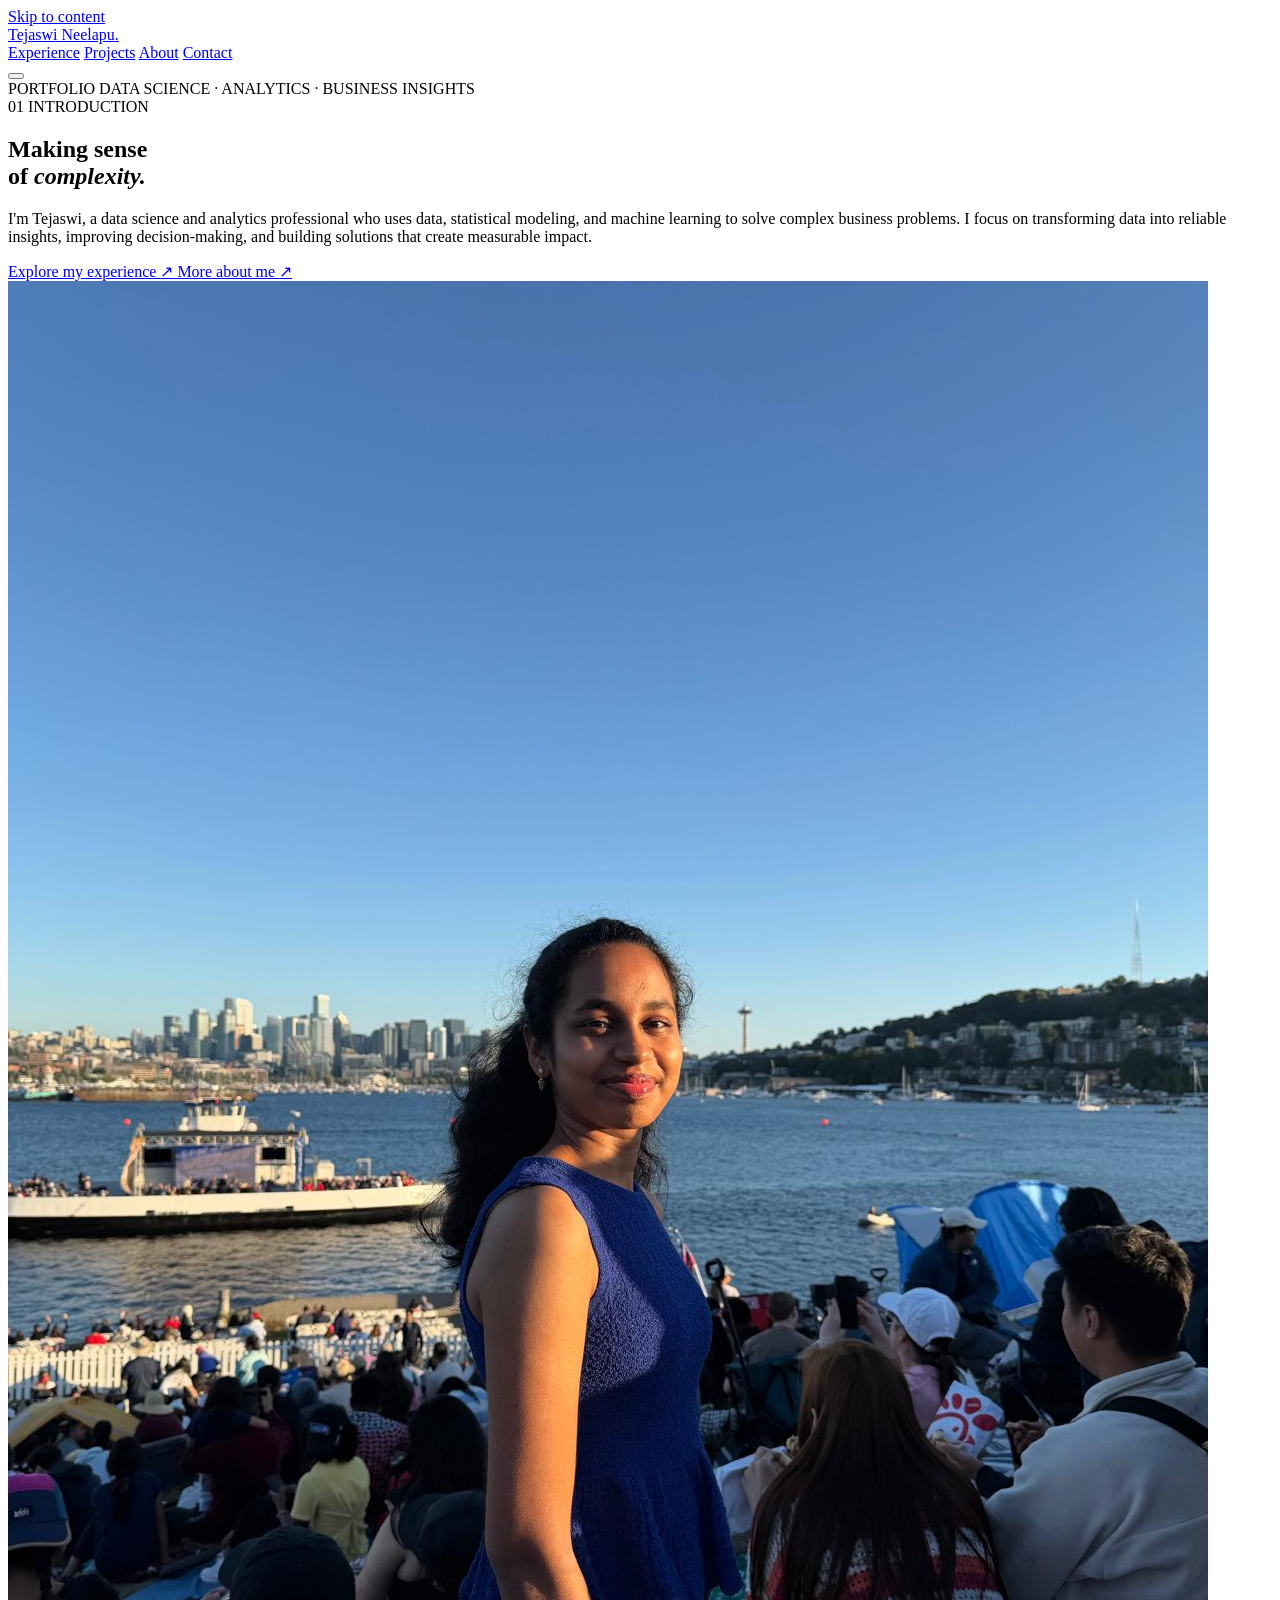
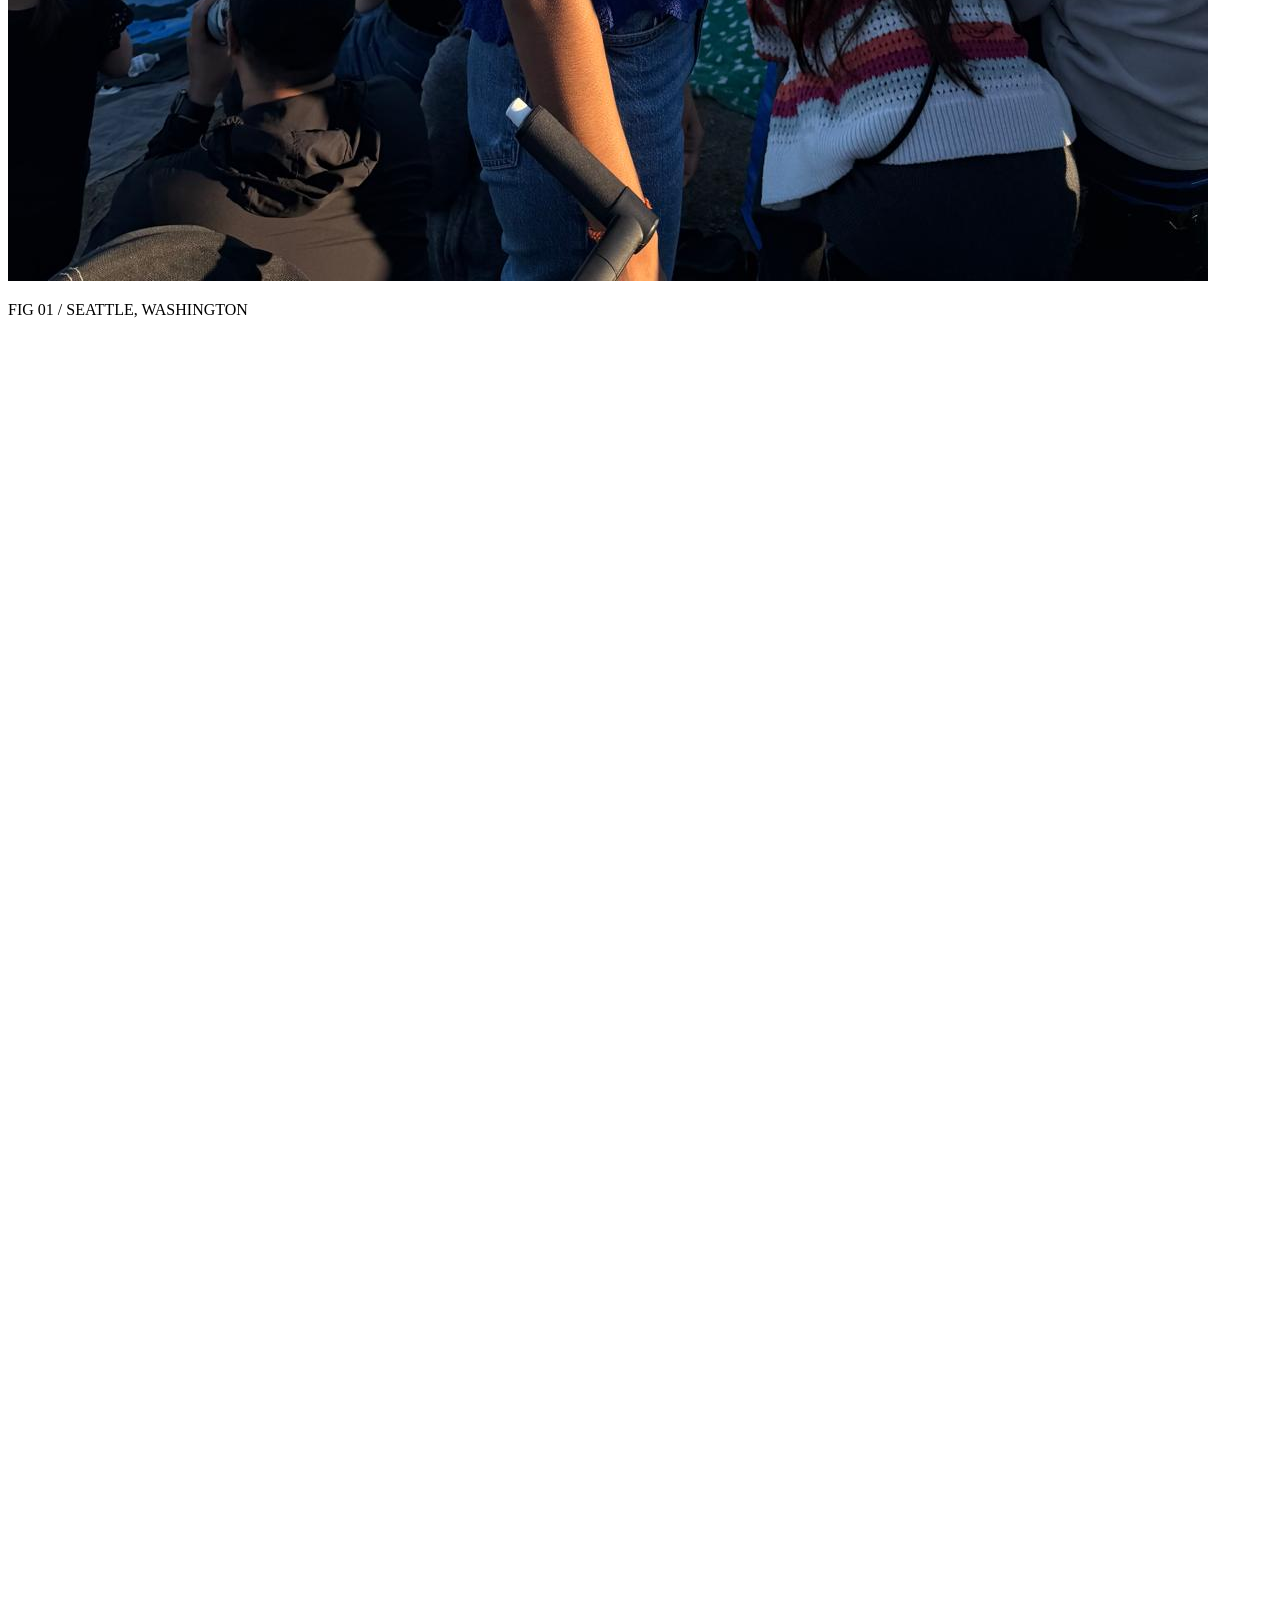
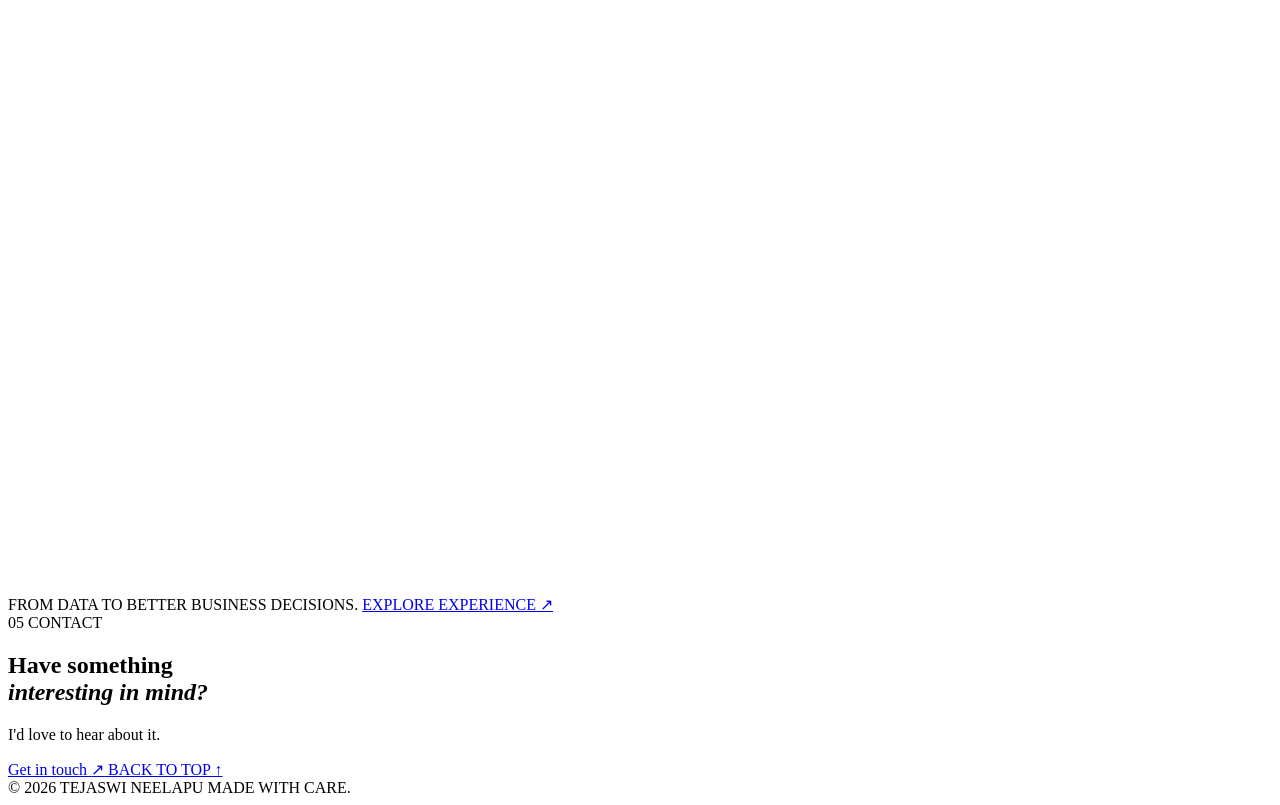
==== index.html @ 006438d6 "Revise index.html for improved structure and content Updated the HTML structure and content for the " ====
<!DOCTYPE html>
<html lang="en">
<head>
  <meta charset="UTF-8">
  <meta name="viewport" content="width=device-width, initial-scale=1">

  <meta name="theme-color" content="#e5e3d7">
  <meta name="description"
        content="Tejaswi Neelapu — Data Science, Analytics, and Business Problem Solving.">

  <title>Tejaswi Neelapu — Portfolio</title>

  <link rel="preconnect" href="https://fonts.googleapis.com">
  <link rel="preconnect" href="https://fonts.gstatic.com" crossorigin>

  <link href="https://fonts.googleapis.com/css2?family=DM+Sans:wght@400;500;600;700&family=Newsreader:opsz,wght@6..72,400;6..72,500;6..72,600&display=swap"
        rel="stylesheet">

  <link rel="stylesheet" href="./styles.css">
  <script defer src="./script.js"></script>
</head>

<body>

  <a class="skip-link" href="#main">Skip to content</a>

  <header class="site-header">
    <div class="wrap header-layout">

      <a class="wordmark" href="./">
        Tejaswi Neelapu<span class="wordmark-period">.</span>
      </a>

      <nav id="main-nav" aria-label="Main navigation">
        <a href="experience">Experience</a>
        <a href="projects">Projects</a>
        <a href="about">About</a>
        <a href="contact">Contact</a>
      </nav>

      <button
        class="mobile-menu"
        aria-controls="main-nav"
        aria-expanded="false"
        aria-label="Toggle navigation">
        <span></span>
        <span></span>
      </button>

    </div>
  </header>

  <main id="main">

    <section class="hero grid-paper"
             id="top"
             aria-labelledby="hero-title">

      <div class="wrap">

        <div class="micro hero-topline">
          <span>PORTFOLIO</span>
          <span>DATA SCIENCE · ANALYTICS · BUSINESS INSIGHTS</span>
        </div>

        <div class="hero-layout">

          <div class="hero-copy">

            <span class="index-label">
              01 <span class="section-dot"></span> INTRODUCTION
            </span>

            <h1 id="hero-title">
              Making sense<br>
              of <em>complexity.</em>
            </h1>

            <p class="hero-lead">
              I'm Tejaswi, a data science and analytics
              professional who uses data, statistical modeling,
              and machine learning to solve complex business
              problems. I focus on transforming data into reliable
              insights, improving decision-making, and building
              solutions that create measurable impact.
            </p>

            <div class="hero-actions">

              <a class="button-primary" href="experience">
                Explore my experience
                <span aria-hidden="true">↗</span>
              </a>

              <a class="quiet-link" href="about">
                More about me
                <span aria-hidden="true">↗</span>
              </a>

            </div>
          </div>

          <div class="hero-visual">

            <div class="portrait-mat">
              <img
                src="./assets/tejaswi-portrait.jpeg"
                alt="Tejaswi at the Seattle waterfront"
                fetchpriority="high">
            </div>

            <p class="portrait-caption">
              FIG 01 / SEATTLE, WASHINGTON
            </p>

            <svg
              aria-hidden="true"
              class="hero-flower botanical"
              fill="none"
              viewBox="0 0 160 235">

              <path d="M80 228C79 191 76 143 94 78"/>
              <path d="M80 174C54 169 48 155 40 145"/>
              <path d="M87 129C112 117 120 100 124 88"/>

              <ellipse cx="92" cy="58" rx="18" ry="35"
                       transform="rotate(7 92 58)"/>
              <ellipse cx="92" cy="58" rx="18" ry="35"
                       transform="rotate(75 92 58)"/>
              <ellipse cx="92" cy="58" rx="18" ry="35"
                       transform="rotate(145 92 58)"/>
              <ellipse cx="92" cy="58" rx="18" ry="35"
                       transform="rotate(215 92 58)"/>
              <ellipse cx="92" cy="58" rx="18" ry="35"
                       transform="rotate(285 92 58)"/>

              <circle cx="92" cy="58" r="8"/>

              <path d="M55 160Q22 118 26 148Q34 174 55 160Z"/>
              <path d="M94 126Q132 95 128 118Q119 139 94 126Z"/>

            </svg>

          </div>
        </div>

        <div class="micro hero-baseline">
          <span>FROM DATA TO BETTER BUSINESS DECISIONS.</span>

          <a href="experience">
            EXPLORE EXPERIENCE
            <span aria-hidden="true">↗</span>
          </a>
        </div>

      </div>
    </section>

  </main>

  <footer id="contact">

    <div class="wrap footer-layout">

      <div>
        <span class="index-label">
          05 <span class="section-dot"></span> CONTACT
        </span>

        <h2>
          Have something<br>
          <em>interesting in mind?</em>
        </h2>

        <p>I'd love to hear about it.</p>
      </div>

      <div class="footer-right">
        <a href="contact">
          Get in touch <span aria-hidden="true">↗</span>
        </a>

        <a class="back-top" href="#main">
          BACK TO TOP ↑
        </a>
      </div>

    </div>

    <div class="wrap copyright">
      <span>© <span id="year">2026</span> TEJASWI NEELAPU</span>
      <span>MADE WITH CARE.</span>
    </div>

  </footer>

</body>
</html>
---- styles.css ----
/* =========================================
   ABOUT PAGE — PERSONAL PHOTOGRAPHY
   ========================================= */

.personal-gallery {
  display: grid;
  grid-template-columns: repeat(2, minmax(0, 1fr));
  gap: 18px;
  align-items: start;
}

.personal-gallery figure {
  margin: 0;
  min-width: 0;
}

.personal-gallery figure:nth-child(2) {
  margin-top: 48px;
}

.personal-gallery .personal-photo {
  display: block;
  width: 100%;
  height: auto;
  aspect-ratio: 3 / 4;
  object-fit: cover;
  object-position: center;
  border: 1px solid var(--line);
  background-color: #c6ccbb;
}

.personal-gallery figcaption {
  margin-top: 10px;
  font-size: 13px;
  line-height: 1.5;
  color: var(--muted);
}

/* Mobile layout */

@media (max-width: 700px) {
  .personal-gallery {
    grid-template-columns: repeat(2, minmax(0, 1fr));
    gap: 12px;
  }

  .personal-gallery figure:nth-child(2) {
    margin-top: 26px;
  }

  .personal-gallery figcaption {
    font-size: 12px;
  }
}
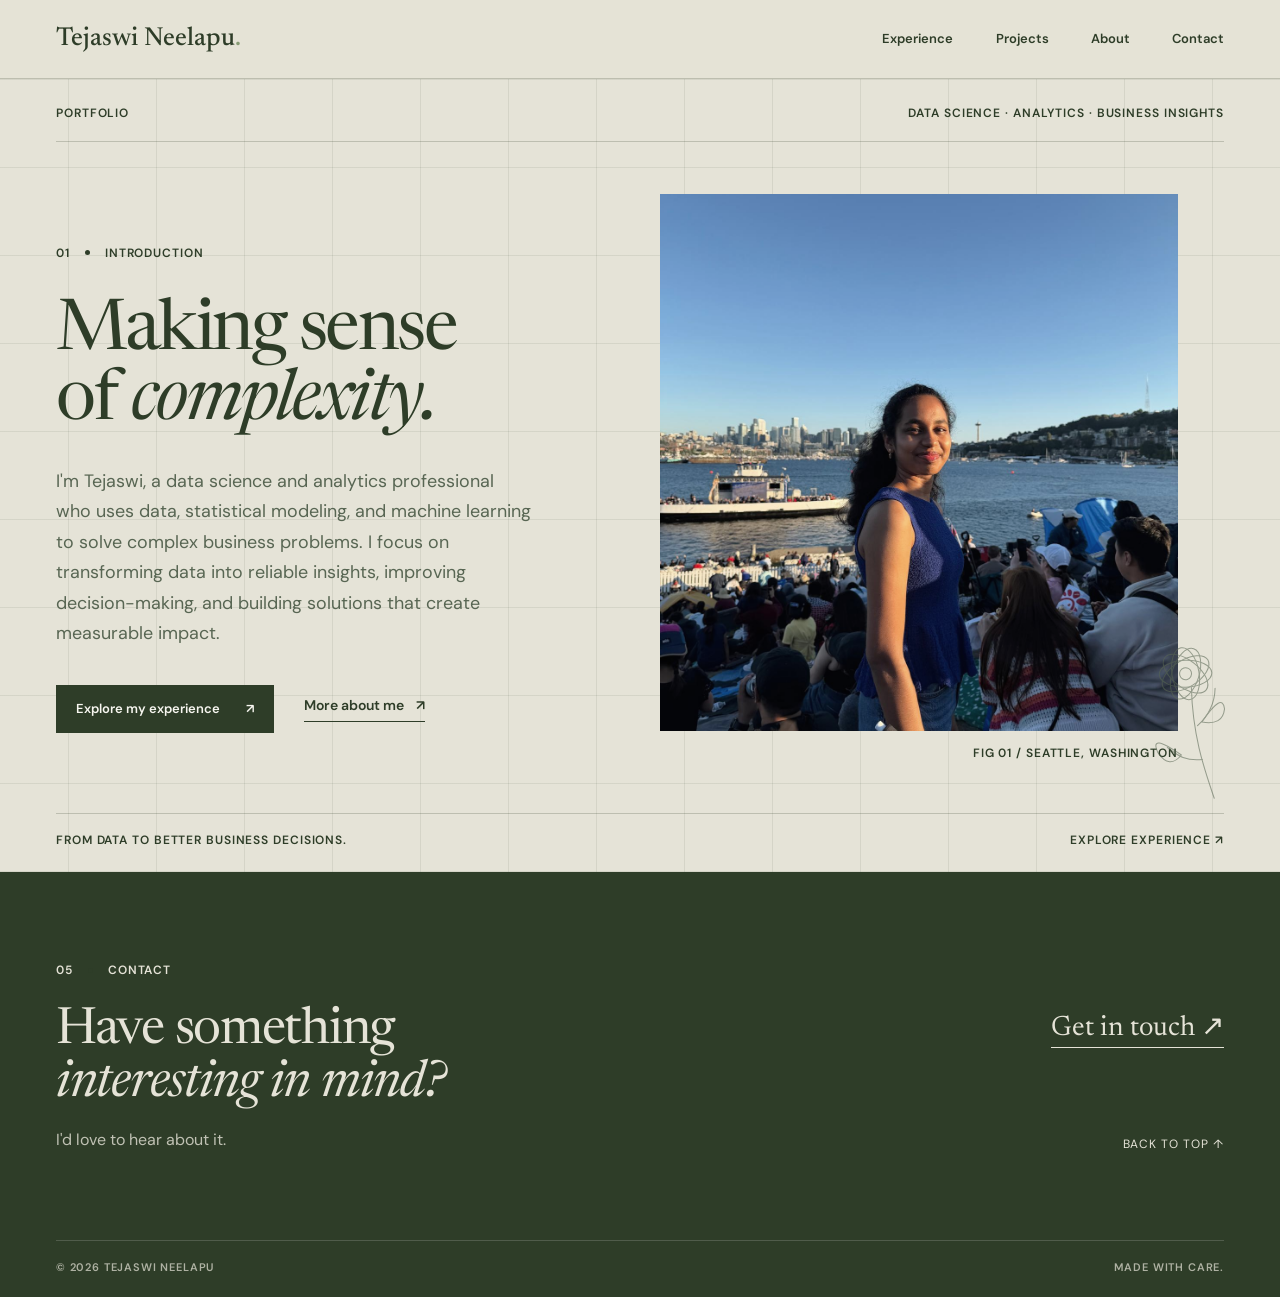
==== commit 3f76d2d3: "Fix homepage navigation links to existing HTML pages" ====
--- a/index.html
+++ b/index.html
@@ -33,10 +33,10 @@
       </a>
 
       <nav id="main-nav" aria-label="Main navigation">
-        <a href="experience">Experience</a>
-        <a href="projects">Projects</a>
-        <a href="about">About</a>
-        <a href="contact">Contact</a>
+        <a href="experience.html">Experience</a>
+        <a href="projects.html">Projects</a>
+        <a href="about.html">About</a>
+        <a href="contact.html">Contact</a>
       </nav>
 
       <button
@@ -88,12 +88,12 @@
 
             <div class="hero-actions">
 
-              <a class="button-primary" href="experience">
+              <a class="button-primary" href="experience.html">
                 Explore my experience
                 <span aria-hidden="true">↗</span>
               </a>
 
-              <a class="quiet-link" href="about">
+              <a class="quiet-link" href="about.html">
                 More about me
                 <span aria-hidden="true">↗</span>
               </a>
@@ -148,7 +148,7 @@
         <div class="micro hero-baseline">
           <span>FROM DATA TO BETTER BUSINESS DECISIONS.</span>
 
-          <a href="experience">
+          <a href="experience.html">
             EXPLORE EXPERIENCE
             <span aria-hidden="true">↗</span>
           </a>
@@ -177,7 +177,7 @@
       </div>
 
       <div class="footer-right">
-        <a href="contact">
+        <a href="contact.html">
           Get in touch <span aria-hidden="true">↗</span>
         </a>
 
--- a/styles.css
+++ b/styles.css
@@ -1,3 +1,6 @@
+:root{--ivory:#e5e3d7;--sage:#a3b087;--olive:#2e3d28;--muted:#586653;--line:rgba(46,61,40,.22);--white:#f7f6f0;--serif:'Newsreader',Georgia,serif;--sans:'DM Sans',Arial,sans-serif}*{box-sizing:border-box}html{scroll-behavior:smooth;scroll-padding-top:84px}body{margin:0;background:var(--ivory);color:var(--olive);font-family:var(--sans);font-size:16px;line-height:1.55}a{color:inherit;text-decoration:none}button{font:inherit}img{max-width:100%;display:block}::selection{background:var(--sage);color:var(--olive)}.wrap{width:min(1280px,calc(100% - 112px));margin:auto}.skip-link{position:absolute;z-index:30;left:12px;top:-80px;background:var(--olive);color:var(--white);padding:12px}.skip-link:focus{top:12px}.grid-paper{background-image:linear-gradient(to right,rgba(46,61,40,.085) 1px,transparent 1px),linear-gradient(to bottom,rgba(46,61,40,.085) 1px,transparent 1px);background-size:88px 88px;background-position:center top}.site-header{position:relative;z-index:10;border-bottom:1px solid var(--line);background:rgba(229,227,215,.96)}.header-layout{min-height:78px;display:flex;align-items:center;justify-content:space-between;gap:20px}.wordmark{font:500 26px/1 var(--serif);white-space:nowrap}.wordmark-period{color:#879c74}.site-header nav{display:flex;align-items:center;gap:clamp(18px,3.3vw,48px)}.site-header nav a{font-size:13px;font-weight:600;transition:opacity .2s}.site-header nav a:hover{opacity:.55}.mobile-menu{display:none}.micro,.index-label,.portrait-caption,.project-number,.project-foot,.tags,.content-note,.panel-foot,.copyright{font-size:12px;letter-spacing:.075em;font-weight:600}.hero{overflow:hidden}.hero-topline,.hero-baseline{display:flex;justify-content:space-between;gap:20px}.hero-topline{padding:25px 0 18px;border-bottom:1px solid var(--line)}.hero-layout{display:grid;grid-template-columns:minmax(0,.96fr) minmax(0,1.04fr);align-items:center;gap:5.2%;min-height:620px;padding:52px 0 34px}.index-label{display:inline-flex;align-items:center;gap:15px}.short-rule{display:inline-block;width:40px;border-top:1px solid currentColor;opacity:.6}.hero h1{font:400 clamp(48px,5.5vw,82px)/.99 var(--serif);letter-spacing:-.035em;margin:34px 0 28px}.hero h1 em,h2 em{font-weight:400}.hero-lead{font-size:clamp(16px,1.4vw,19px);line-height:1.7;max-width:475px;margin:0;color:var(--muted)}.hero-actions{display:flex;gap:30px;flex-wrap:wrap;align-items:center;margin-top:36px}.button-primary{background:var(--olive);padding:14px 20px;color:var(--white);font-size:13px;font-weight:600;display:inline-flex;gap:26px;align-items:center;transition:transform .25s,background .25s}.button-primary:hover{transform:translateY(-3px);background:#43573c}.quiet-link{display:inline-flex;align-items:center;gap:12px;font-size:14px;font-weight:600;border-bottom:1px solid currentColor;padding-bottom:5px;transition:gap .2s}.quiet-link:hover{gap:19px}.hero-visual{position:relative;padding:0 8% 16px 2%}.portrait-mat{height:clamp(400px,42vw,540px);overflow:hidden;background:var(--sage)}.portrait-mat img{width:100%;height:100%;object-fit:cover;object-position:50% 55%;filter:saturate(.86) contrast(.98)}.portrait-caption{text-align:right;margin:13px 0 0}.botanical{stroke:var(--muted);stroke-width:1.4;opacity:.56;stroke-linecap:round;stroke-linejoin:round}.hero-flower{position:absolute;width:120px;height:180px;right:-26px;bottom:-30px;transform:rotate(-17deg);pointer-events:none}.hero-baseline{align-items:center;padding:17px 0 23px;border-top:1px solid var(--line)}.hero-baseline a{white-space:nowrap}.section{padding:110px 0}.experience-section{background:var(--white)}.section-grid{display:grid;grid-template-columns:32% 1fr;gap:8%}.section-intro h2,.section-top h2,.about-grid h2,footer h2{font:400 clamp(40px,4vw,60px)/1.04 var(--serif);letter-spacing:-.025em;margin:23px 0 20px}.section-intro>p,.section-top>p,.about-grid>div>p{max-width:300px;color:var(--muted);font-size:16px;line-height:1.75}.experience-list{border-top:1px solid var(--line)}.experience-row{border-bottom:1px solid var(--line)}.experience-row summary{list-style:none;cursor:pointer;display:grid;grid-template-columns:1.25fr 1.6fr auto 22px;gap:12px;align-items:center;padding:24px 0}.experience-row summary::-webkit-details-marker{display:none}.experience-row summary:hover .company{transform:translateX(5px)}.company{font-size:20px;font-family:var(--serif);font-weight:500;transition:transform .2s}.role,.date{font-size:14px}.date{white-space:nowrap}.expand-symbol{font-size:23px;font-weight:400;line-height:1}.experience-row[open] .expand-symbol{transform:rotate(45deg)}.experience-detail{max-width:570px;padding:0 0 22px 0;color:var(--muted);font-size:15px}.experience-detail p{margin:0 0 13px}.tags{font-size:11px}.content-note{font-size:12px;font-weight:400;color:var(--muted);letter-spacing:0;margin-top:20px}.projects-section{background:var(--ivory)}.section-top{display:flex;align-items:end;justify-content:space-between;gap:30px;margin-bottom:42px}.section-top h2{margin-bottom:0}.project-grid{display:grid;grid-template-columns:repeat(3,minmax(0,1fr));border-top:1px solid var(--line);border-bottom:1px solid var(--line)}.project{padding:28px 25px 27px 0;min-width:0}.project+.project{border-left:1px solid var(--line);padding-left:25px}.project-art{margin:22px 0 24px;height:170px;position:relative;overflow:hidden}.project-art-one{background:#b7bda8}.project-art-two{background:#d5d5c8}.project-art-three{background:#a8b392}.project-art-one .art-ring{position:absolute;border:1px solid var(--olive);border-radius:50%;width:170px;height:170px;top:0;left:50%;transform:translateX(-50%)}.project-art-one .ring-two{width:125px;height:125px;top:22px}.project-art-one .ring-three{width:75px;height:75px;top:47px}.art-dot{position:absolute;width:12px;height:12px;border-radius:50%;background:var(--olive);top:calc(50% - 6px);left:calc(50% - 6px)}.art-flow{position:absolute;border:1px solid var(--olive);width:80%;height:35px;left:10%;transform:skewY(-14deg)}.f1{top:39px}.f2{top:67px}.f3{top:95px}.art-bars{display:flex;align-items:end;justify-content:center;height:100%;gap:12px;padding:24px}.art-bars i{display:block;background:var(--olive);width:20px;opacity:.8}.art-bars i:nth-child(1){height:33%}.art-bars i:nth-child(2){height:65%}.art-bars i:nth-child(3){height:44%}.art-bars i:nth-child(4){height:85%}.art-bars i:nth-child(5){height:61%}.art-bars i:nth-child(6){height:100%}.project h3{font:500 27px/1.12 var(--serif);margin:0 0 12px}.project>p{font-size:15px;line-height:1.65;color:var(--muted);min-height:74px;margin:0 0 22px}.project-foot{font-size:11px}.about-section{border-top:1px solid var(--line);padding:90px 0}.about-grid{display:grid;grid-template-columns:1fr 1fr;gap:12%;align-items:center}.about-grid>div>p{max-width:480px}.about-grid .quiet-link{margin-top:22px}.about-panel{background:var(--sage);min-height:315px;position:relative;display:flex;align-items:center;padding:42px;overflow:hidden}.about-panel-inner{max-width:330px;position:relative;z-index:1}.about-panel-inner>span{font-size:12px;letter-spacing:.08em;font-weight:600}.about-panel-inner p{font:400 31px/1.2 var(--serif);margin:28px 0 42px}.corner-flower{position:absolute;width:130px;height:195px;right:-28px;bottom:-50px;opacity:.38;transform:rotate(23deg)}footer{background:var(--olive);color:var(--ivory);padding:85px 0 20px}.footer-layout{display:flex;justify-content:space-between;gap:35px}.footer-layout h2{margin-bottom:8px}.footer-layout p{opacity:.8}.footer-right{display:flex;flex-direction:column;align-items:flex-end;justify-content:space-between;padding:52px 0 15px}.footer-right>a:first-child{font:400 28px var(--serif);border-bottom:1px solid var(--ivory);padding-bottom:5px}.back-top{font-size:12px;letter-spacing:.08em}.copyright{display:flex;justify-content:space-between;gap:20px;border-top:1px solid rgba(255,255,255,.23);margin-top:72px;padding-top:18px;font-size:11px;opacity:.7}a:focus-visible,button:focus-visible,summary:focus-visible{outline:3px solid #77915e;outline-offset:4px}@media(max-width:950px){.wrap{width:min(100% - 56px,1280px)}.hero-layout{min-height:0}.hero h1{font-size:clamp(42px,5.5vw,65px)}.experience-row summary{grid-template-columns:1fr 1fr 22px}.experience-row .date{grid-column:2;grid-row:2}.expand-symbol{grid-column:3;grid-row:1}.role{grid-column:2;grid-row:1}.project h3{font-size:23px}}@media(max-width:700px){.wrap{width:calc(100% - 38px)}.header-layout{min-height:66px}.wordmark{font-size:22px}.mobile-menu{display:flex;flex-direction:column;gap:6px;justify-content:center;align-items:center;background:transparent;border:1px solid var(--line);width:44px;height:40px}.mobile-menu span{width:19px;border-top:1.5px solid var(--olive)}.site-header nav{display:none;position:absolute;top:66px;left:0;right:0;padding:24px 19px;background:var(--ivory);border-bottom:1px solid var(--line);flex-direction:column;align-items:flex-start;gap:19px}.site-header nav.open{display:flex}.hero-topline{font-size:10px}.hero-topline span:last-child{display:none}.hero-layout{grid-template-columns:1fr;gap:35px;padding:45px 0 35px}.hero h1{font-size:clamp(48px,11vw,70px);margin:22px 0}.hero-lead{max-width:510px}.hero-actions{margin-top:28px;gap:20px}.hero-visual{padding:0 13% 0 0}.portrait-mat{height:auto;aspect-ratio:4/4.3}.portrait-mat img{object-position:center 52%}.hero-flower{right:0;bottom:-28px;width:90px}.hero-baseline{font-size:10px}.hero-baseline>span{display:none}.section{padding:73px 0}.section-grid,.about-grid{grid-template-columns:1fr;gap:31px}.section-intro h2,.section-top h2,.about-grid h2,footer h2{font-size:45px}.experience-row summary{grid-template-columns:1.2fr 1fr 22px;gap:10px;padding:20px 0}.company{font-size:19px}.role,.date{font-size:12px}.section-top{display:block}.section-top>p{margin-top:12px}.project-grid{grid-template-columns:1fr}.project{padding:25px 0!important}.project+.project{border-left:0;border-top:1px solid var(--line)}.project-art{height:175px}.project>p{min-height:0}.about-panel{min-height:280px}.footer-layout{display:block}.footer-right{padding:25px 0 0;align-items:flex-start;gap:60px}.copyright{margin-top:56px;flex-wrap:wrap}.grid-paper{background-size:65px 65px}}@media(prefers-reduced-motion:reduce){html{scroll-behavior:auto}*,*:before,*:after{transition-duration:.01ms!important;animation-duration:.01ms!important}}
+
+
 
 /* =========================================
    ABOUT PAGE — PERSONAL PHOTOGRAPHY
@@ -53,3 +56,33 @@
     font-size: 12px;
   }
 }
+
+
+/* Current homepage and experience refinements */
+.section-dot{display:inline-block;width:5px;height:5px;border-radius:50%;background:var(--olive);flex-shrink:0}
+.experience-row summary{grid-template-columns:minmax(125px,1fr) minmax(165px,1.45fr) minmax(170px,auto) 22px;gap:16px}
+.experience-row .role{line-height:1.5}
+.experience-row .role small{display:block;font-size:12px;font-weight:400;color:var(--muted);margin-top:3px}
+.experience-row .date{font-size:13px;line-height:1.5;white-space:normal;text-align:right}
+.experience-detail{max-width:720px;padding-bottom:32px}
+.experience-detail .job-location{margin:0 0 18px;font-size:13px;font-weight:600;color:var(--olive)}
+.achievement-list{margin:0 0 25px;padding-left:21px;list-style:disc}
+.achievement-list li{font-size:15px;line-height:1.75;color:var(--muted);margin-bottom:13px;padding-left:3px}
+.achievement-list li::marker{color:var(--sage)}
+.experience-detail .tags{display:block;margin-top:20px;font-size:11px;line-height:1.8;letter-spacing:.04em;font-weight:600}
+@media(max-width:1050px){
+ .experience-row summary{grid-template-columns:minmax(0,1fr) minmax(0,1.4fr) 22px;gap:12px}
+ .experience-row .company{grid-column:1;grid-row:1}
+ .experience-row .role{grid-column:2;grid-row:1}
+ .experience-row .date{grid-column:2;grid-row:2;text-align:left}
+ .experience-row .expand-symbol{grid-column:3;grid-row:1}
+}
+@media(max-width:700px){
+ .experience-row summary{grid-template-columns:minmax(0,1fr) 25px;gap:7px 12px;padding:24px 0}
+ .experience-row .company{grid-column:1;grid-row:1;font-size:20px}
+ .experience-row .role{grid-column:1;grid-row:2;font-size:14px}
+ .experience-row .role small{font-size:12px}
+ .experience-row .date{grid-column:1;grid-row:3;font-size:13px;margin-top:6px}
+ .experience-row .expand-symbol{grid-column:2;grid-row:1}
+ .achievement-list li{font-size:14px;line-height:1.7}
+}
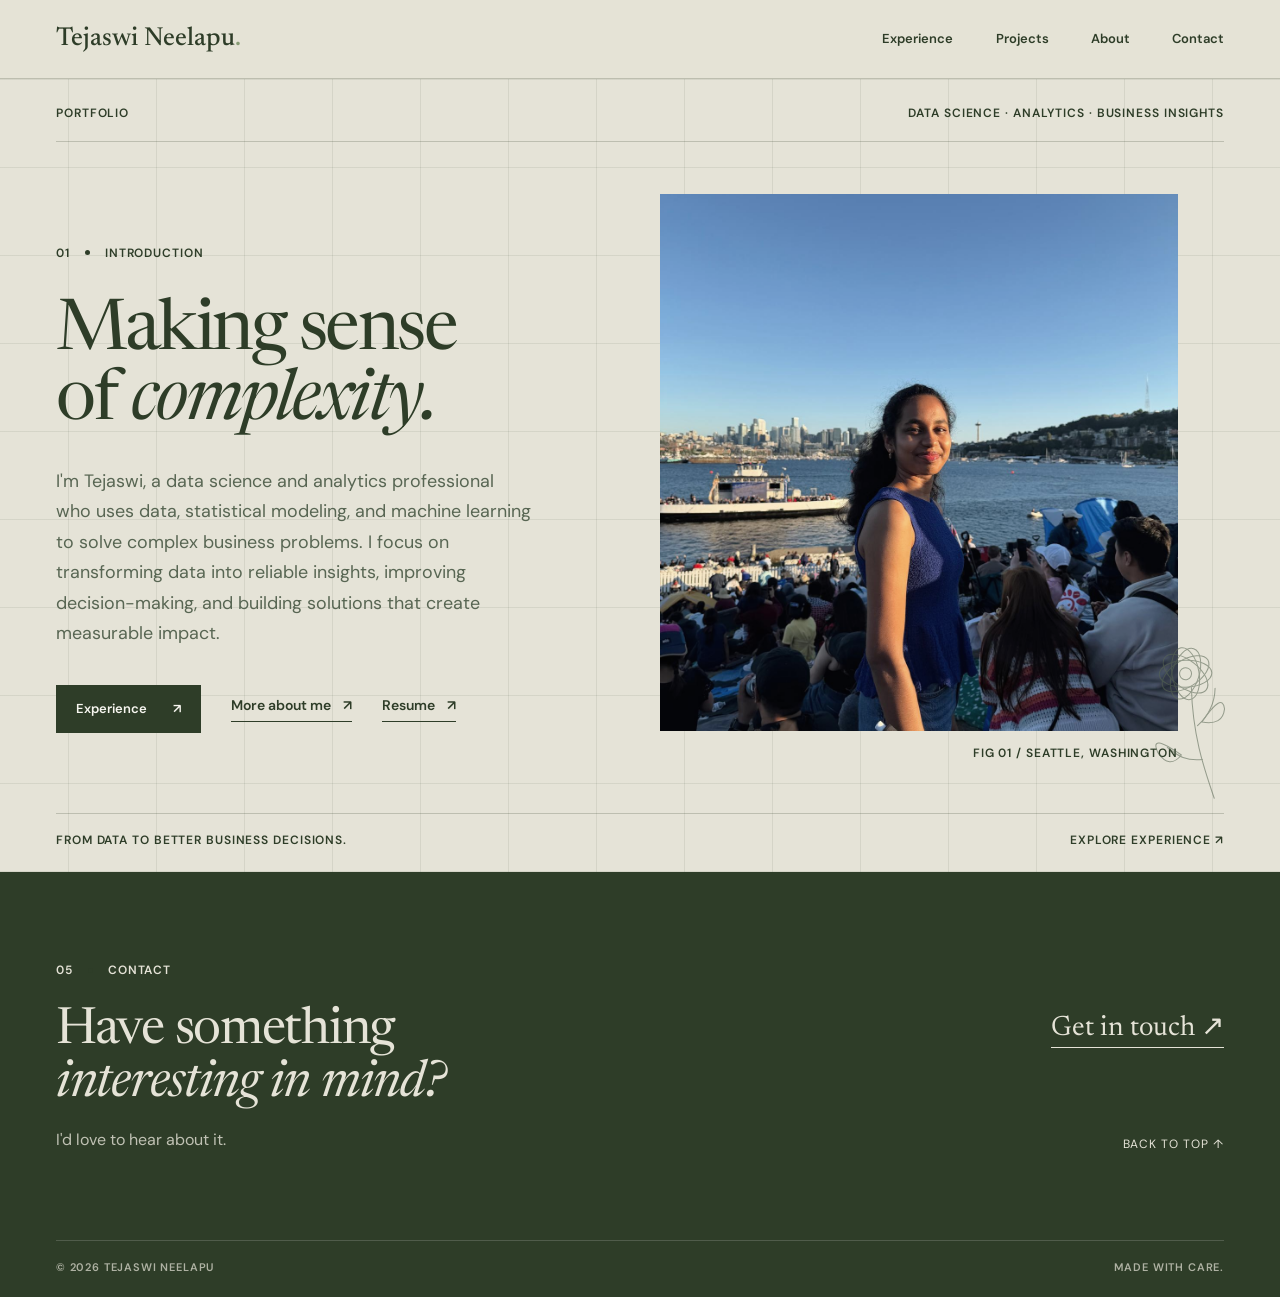
==== commit 413ec02d: "Shorten homepage Experience link and add resume link" ====
--- a/index.html
+++ b/index.html
@@ -89,12 +89,20 @@
             <div class="hero-actions">
 
               <a class="button-primary" href="experience.html">
-                Explore my experience
+                Experience
                 <span aria-hidden="true">↗</span>
               </a>
 
               <a class="quiet-link" href="about.html">
                 More about me
+                <span aria-hidden="true">↗</span>
+              </a>
+
+              <a class="quiet-link"
+                 href="https://docs.google.com/document/d/1r0PCnynH_2kTYm6OLGcbWLCYXvSWXSSyqvhRMf-GC34/edit?tab=t.0"
+                 target="_blank"
+                 rel="noopener noreferrer">
+                Resume
                 <span aria-hidden="true">↗</span>
               </a>
 
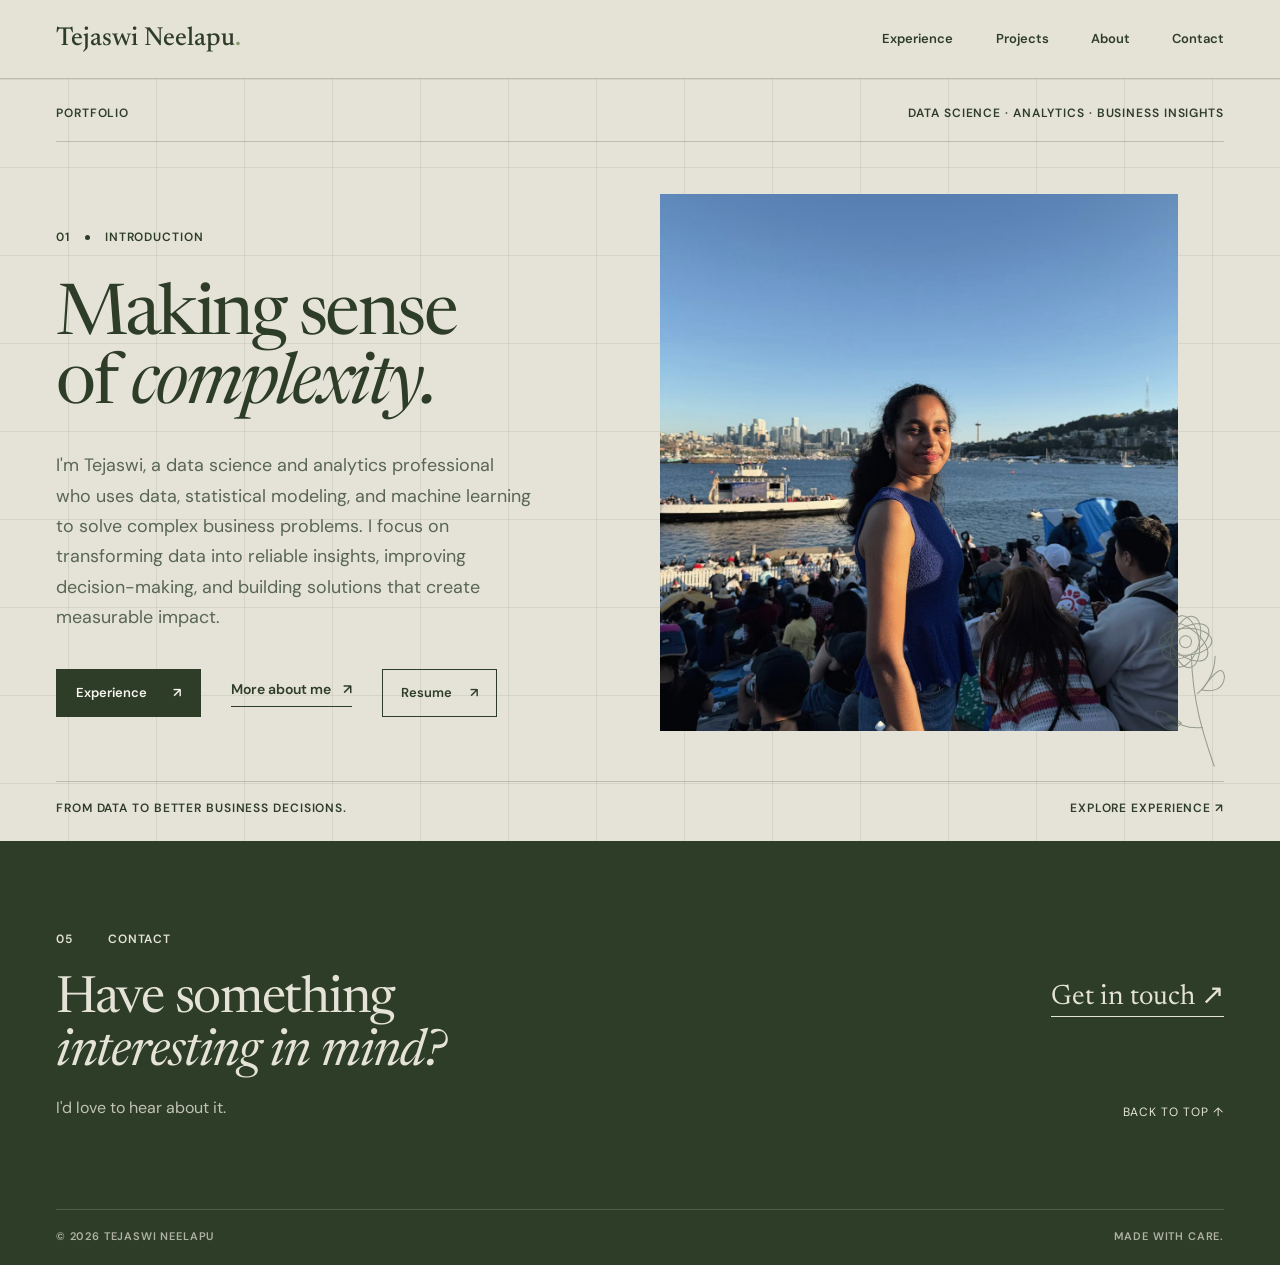
==== commit 1d22ffd8: "Display Resume as button and remove hero photo caption" ====
--- a/index.html
+++ b/index.html
@@ -17,7 +17,7 @@
   <link href="https://fonts.googleapis.com/css2?family=DM+Sans:wght@400;500;600;700&family=Newsreader:opsz,wght@6..72,400;6..72,500;6..72,600&display=swap"
         rel="stylesheet">
 
-  <link rel="stylesheet" href="./styles.css">
+  <link rel="stylesheet" href="./styles.css?v=20261115b">
   <script defer src="./script.js"></script>
 </head>
 
@@ -98,7 +98,7 @@
                 <span aria-hidden="true">↗</span>
               </a>
 
-              <a class="quiet-link"
+              <a class="button-secondary"
                  href="https://docs.google.com/document/d/1r0PCnynH_2kTYm6OLGcbWLCYXvSWXSSyqvhRMf-GC34/edit?tab=t.0"
                  target="_blank"
                  rel="noopener noreferrer">
@@ -118,10 +118,6 @@
                 fetchpriority="high">
             </div>
 
-            <p class="portrait-caption">
-              FIG 01 / SEATTLE, WASHINGTON
-            </p>
-
             <svg
               aria-hidden="true"
               class="hero-flower botanical"
--- a/styles.css
+++ b/styles.css
@@ -86,3 +86,7 @@
  .experience-row .expand-symbol{grid-column:2;grid-row:1}
  .achievement-list li{font-size:14px;line-height:1.7}
 }
+
+/* Homepage resume button */
+.button-secondary{display:inline-flex;align-items:center;justify-content:center;gap:18px;padding:13px 18px;border:1px solid var(--olive);font-size:13px;font-weight:600;color:var(--olive);transition:background .2s,color .2s,transform .2s}
+.button-secondary:hover{background:var(--olive);color:var(--white);transform:translateY(-2px)}
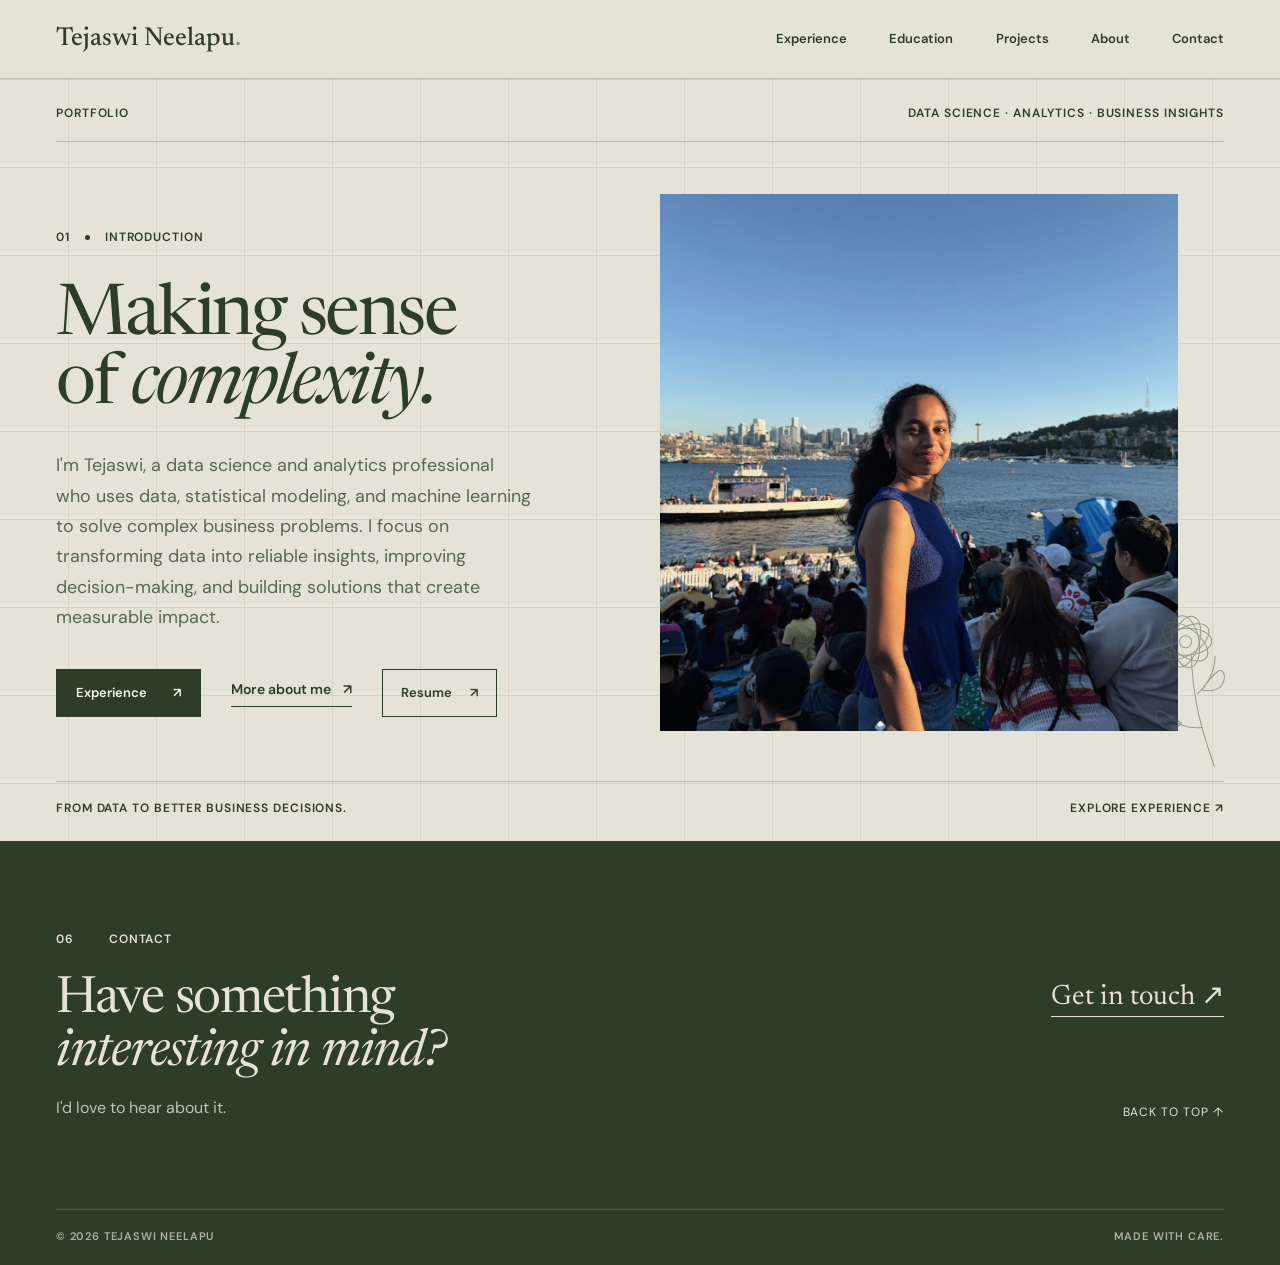
==== commit 409eddeb: "Add dedicated Education page and navigation; suppress all photo captions" ====
--- a/index.html
+++ b/index.html
@@ -17,7 +17,7 @@
   <link href="https://fonts.googleapis.com/css2?family=DM+Sans:wght@400;500;600;700&family=Newsreader:opsz,wght@6..72,400;6..72,500;6..72,600&display=swap"
         rel="stylesheet">
 
-  <link rel="stylesheet" href="./styles.css?v=20261115b">
+  <link rel="stylesheet" href="./styles.css?v=20261115-edu">
   <script defer src="./script.js"></script>
 </head>
 
@@ -33,7 +33,7 @@
       </a>
 
       <nav id="main-nav" aria-label="Main navigation">
-        <a href="experience.html">Experience</a>
+        <a href="experience.html">Experience</a><a href="education.html">Education</a>
         <a href="projects.html">Projects</a>
         <a href="about.html">About</a>
         <a href="contact.html">Contact</a>
@@ -168,8 +168,7 @@
     <div class="wrap footer-layout">
 
       <div>
-        <span class="index-label">
-          05 <span class="section-dot"></span> CONTACT
+        <span class="index-label">06 <span class="section-dot"></span> CONTACT
         </span>
 
         <h2>
--- a/styles.css
+++ b/styles.css
@@ -90,3 +90,39 @@
 /* Homepage resume button */
 .button-secondary{display:inline-flex;align-items:center;justify-content:center;gap:18px;padding:13px 18px;border:1px solid var(--olive);font-size:13px;font-weight:600;color:var(--olive);transition:background .2s,color .2s,transform .2s}
 .button-secondary:hover{background:var(--olive);color:var(--white);transform:translateY(-2px)}
+
+
+/* Education page — architectural editorial layout */
+.education-page-title{font:400 clamp(40px,4vw,60px)/1.04 var(--serif);letter-spacing:-.025em;margin:23px 0 20px}
+.education-entries{border-top:1px solid var(--line)}
+.education-entry{display:grid;grid-template-columns:30% minmax(0,1fr);gap:7%;padding:36px 0 42px;border-bottom:1px solid var(--line)}
+.education-label,.education-courses h3,.activity-date{font-size:12px;letter-spacing:.06em;font-weight:600}
+.education-entry-side p{margin:12px 0 0;color:var(--muted);font-size:14px}
+.education-entry-side .education-gpa{color:var(--olive);font-weight:600}
+.education-entry-main h2{font:400 clamp(26px,3vw,38px)/1.15 var(--serif);margin:0 0 7px;letter-spacing:-.02em}
+.education-degree{font-size:17px;margin:0 0 20px}
+.education-detail{font-size:15px;line-height:1.75;max-width:680px;margin:0 0 22px;color:var(--muted)}
+.education-detail strong{color:var(--olive)}
+.education-detail a,.activity-link a{color:var(--olive);text-decoration:underline;text-underline-offset:4px;white-space:nowrap}
+.education-courses{border-top:1px solid var(--line);padding-top:18px}
+.education-courses h3{margin:0 0 10px;text-transform:uppercase}
+.education-courses p{font-size:14px;line-height:1.9;color:var(--muted);margin:0}
+.education-involvement{background:var(--white)}
+.education-activity-list{border-top:1px solid var(--line)}
+.education-activity{display:grid;grid-template-columns:34% minmax(0,1fr);gap:6%;border-bottom:1px solid var(--line);padding:25px 0}
+.education-activity h3{font:400 26px/1.2 var(--serif);margin:0 0 5px}
+.education-activity .activity-affiliation{font-weight:600;font-size:14px;color:var(--olive);margin:0 0 6px}
+.education-activity .activity-date{display:block;color:var(--muted);font-size:12px;letter-spacing:0;margin-top:10px}
+.education-activity>p,.education-activity>ul{font-size:15px;line-height:1.8;color:var(--muted);margin:0;max-width:770px}
+.education-activity>ul{padding-left:20px}
+.education-activity>ul li+li{margin-top:9px}
+.education-activity .activity-link{margin:12px 0 0;font-size:13px}
+.education-campus{background:var(--ivory)}
+/* Preserve a clean photography presentation even if an older HTML page is cached */
+.portrait-caption,.personal-gallery figcaption{display:none!important}
+.site-header nav a[aria-current="page"]{text-decoration:underline;text-underline-offset:5px}
+@media(max-width:800px){
+ .education-entry,.education-activity{grid-template-columns:1fr;gap:16px}
+ .education-entry{padding:26px 0 32px}
+ .education-activity{padding:24px 0}
+}
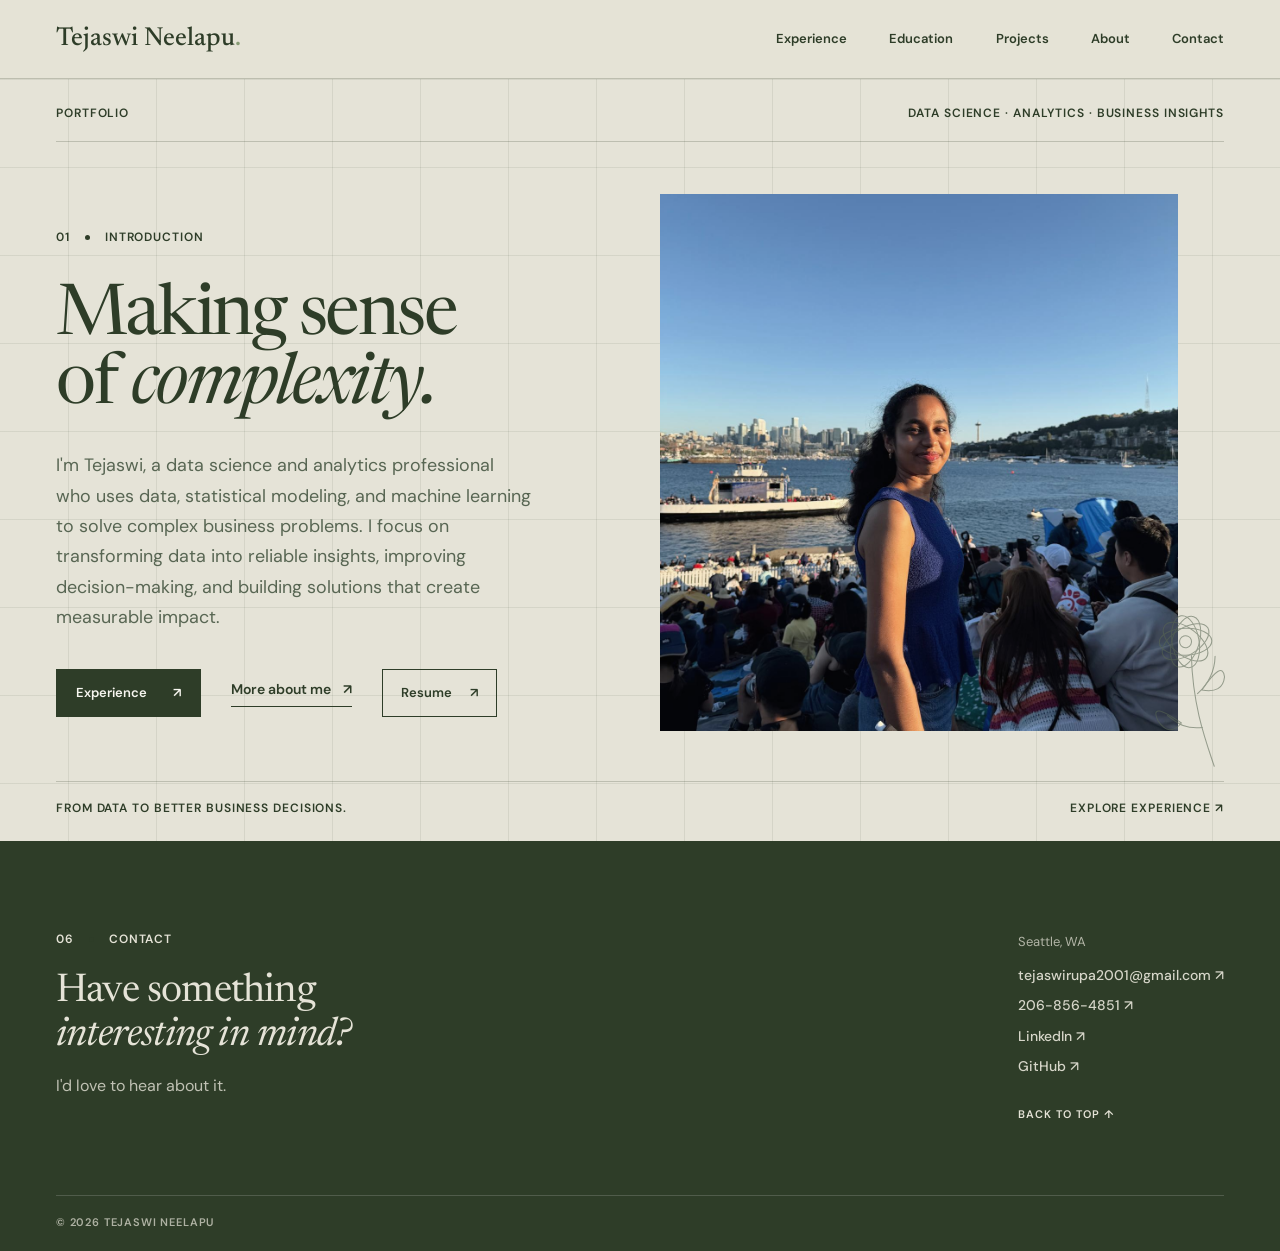
==== commit 0c0996ef: "Update shared footer links and reduce headline size on every page" ====
--- a/index.html
+++ b/index.html
@@ -17,7 +17,7 @@
   <link href="https://fonts.googleapis.com/css2?family=DM+Sans:wght@400;500;600;700&family=Newsreader:opsz,wght@6..72,400;6..72,500;6..72,600&display=swap"
         rel="stylesheet">
 
-  <link rel="stylesheet" href="./styles.css?v=20261115-edu">
+  <link rel="stylesheet" href="./styles.css?v=20261115-footerlinks">
   <script defer src="./script.js"></script>
 </head>
 
@@ -164,39 +164,25 @@
   </main>
 
   <footer id="contact">
-
-    <div class="wrap footer-layout">
-
-      <div>
-        <span class="index-label">06 <span class="section-dot"></span> CONTACT
-        </span>
-
-        <h2>
-          Have something<br>
-          <em>interesting in mind?</em>
-        </h2>
-
-        <p>I'd love to hear about it.</p>
+  <div class="wrap footer-layout">
+    <div class="footer-intro">
+      <span class="index-label">06 <span class="section-dot"></span> CONTACT</span>
+      <h2>Have something<br><em>interesting in mind?</em></h2>
+      <p>I'd love to hear about it.</p>
+    </div>
+    <div class="footer-right">
+      <div class="footer-contact-links" aria-label="Contact and social links">
+        <span class="footer-location">Seattle, WA</span>
+        <a href="mailto:tejaswirupa2001@gmail.com">tejaswirupa2001@gmail.com <span aria-hidden="true">↗</span></a>
+        <a href="tel:+12068564851">206-856-4851 <span aria-hidden="true">↗</span></a>
+        <a href="https://www.linkedin.com/in/tejaswirupa/" target="_blank" rel="noopener noreferrer">LinkedIn <span aria-hidden="true">↗</span></a>
+        <a href="https://github.com/tejaswirupa" target="_blank" rel="noopener noreferrer">GitHub <span aria-hidden="true">↗</span></a>
       </div>
-
-      <div class="footer-right">
-        <a href="contact.html">
-          Get in touch <span aria-hidden="true">↗</span>
-        </a>
-
-        <a class="back-top" href="#main">
-          BACK TO TOP ↑
-        </a>
-      </div>
-
+      <a class="back-top" href="#main">BACK TO TOP ↑</a>
     </div>
-
-    <div class="wrap copyright">
-      <span>© <span id="year">2026</span> TEJASWI NEELAPU</span>
-      <span>MADE WITH CARE.</span>
-    </div>
-
-  </footer>
+  </div>
+  <div class="wrap copyright">© <span id="year">2026</span> TEJASWI NEELAPU</div>
+</footer>
 
 </body>
 </html>
--- a/styles.css
+++ b/styles.css
@@ -126,3 +126,25 @@
  .education-entry{padding:26px 0 32px}
  .education-activity{padding:24px 0}
 }
+
+/* Restrained botanical corner details for the Education page */
+.education-section,.education-involvement,.education-campus{position:relative;overflow:hidden;isolation:isolate}
+.education-section>.wrap,.education-involvement>.wrap,.education-campus>.wrap{position:relative;z-index:1}
+.mini-flower{position:absolute;width:72px;height:105px;stroke:var(--olive);stroke-width:1.05;stroke-linecap:round;stroke-linejoin:round;opacity:.19;pointer-events:none;z-index:0}
+.mini-flower-1{top:26px;right:28px;transform:rotate(12deg)}
+.mini-flower-2{bottom:24px;left:22px;transform:rotate(-12deg);opacity:.14}
+.mini-flower-3{top:26px;right:30px;transform:rotate(-9deg);opacity:.15}
+@media(max-width:700px){.mini-flower{width:48px;height:70px;opacity:.1}.mini-flower-1,.mini-flower-3{right:9px;top:12px}.mini-flower-2{left:8px;bottom:12px}}
+
+/* Consistent, restrained contact footer across all pages */
+footer .footer-layout{align-items:start;gap:clamp(32px,5vw,90px)}
+footer .footer-intro{min-width:0}
+footer .footer-intro h2{font:400 clamp(28px,3.1vw,40px)/1.12 var(--serif);letter-spacing:-.02em;margin:19px 0 12px}
+footer .footer-right{display:flex;flex-direction:column;align-items:flex-start;justify-content:space-between;gap:30px;padding:6px 0 0;min-width:0}
+footer .footer-contact-links{display:flex;flex-direction:column;align-items:flex-start;gap:10px}
+footer .footer-contact-links a{font:500 14px/1.45 var(--sans);letter-spacing:0;overflow-wrap:anywhere;border:0;padding:0;text-decoration:none;opacity:.92}
+footer .footer-contact-links a:hover{text-decoration:underline;text-underline-offset:4px;opacity:1}
+footer .footer-location{font-size:13px;opacity:.72;margin-bottom:3px}
+footer .footer-right>a.back-top{font:600 11px/1.5 var(--sans);letter-spacing:.09em;border:0;padding:0}
+footer .copyright{display:block}
+@media(max-width:700px){footer .footer-layout{display:block}footer .footer-right{padding:22px 0 0;gap:30px}footer .footer-intro h2{font-size:30px}}
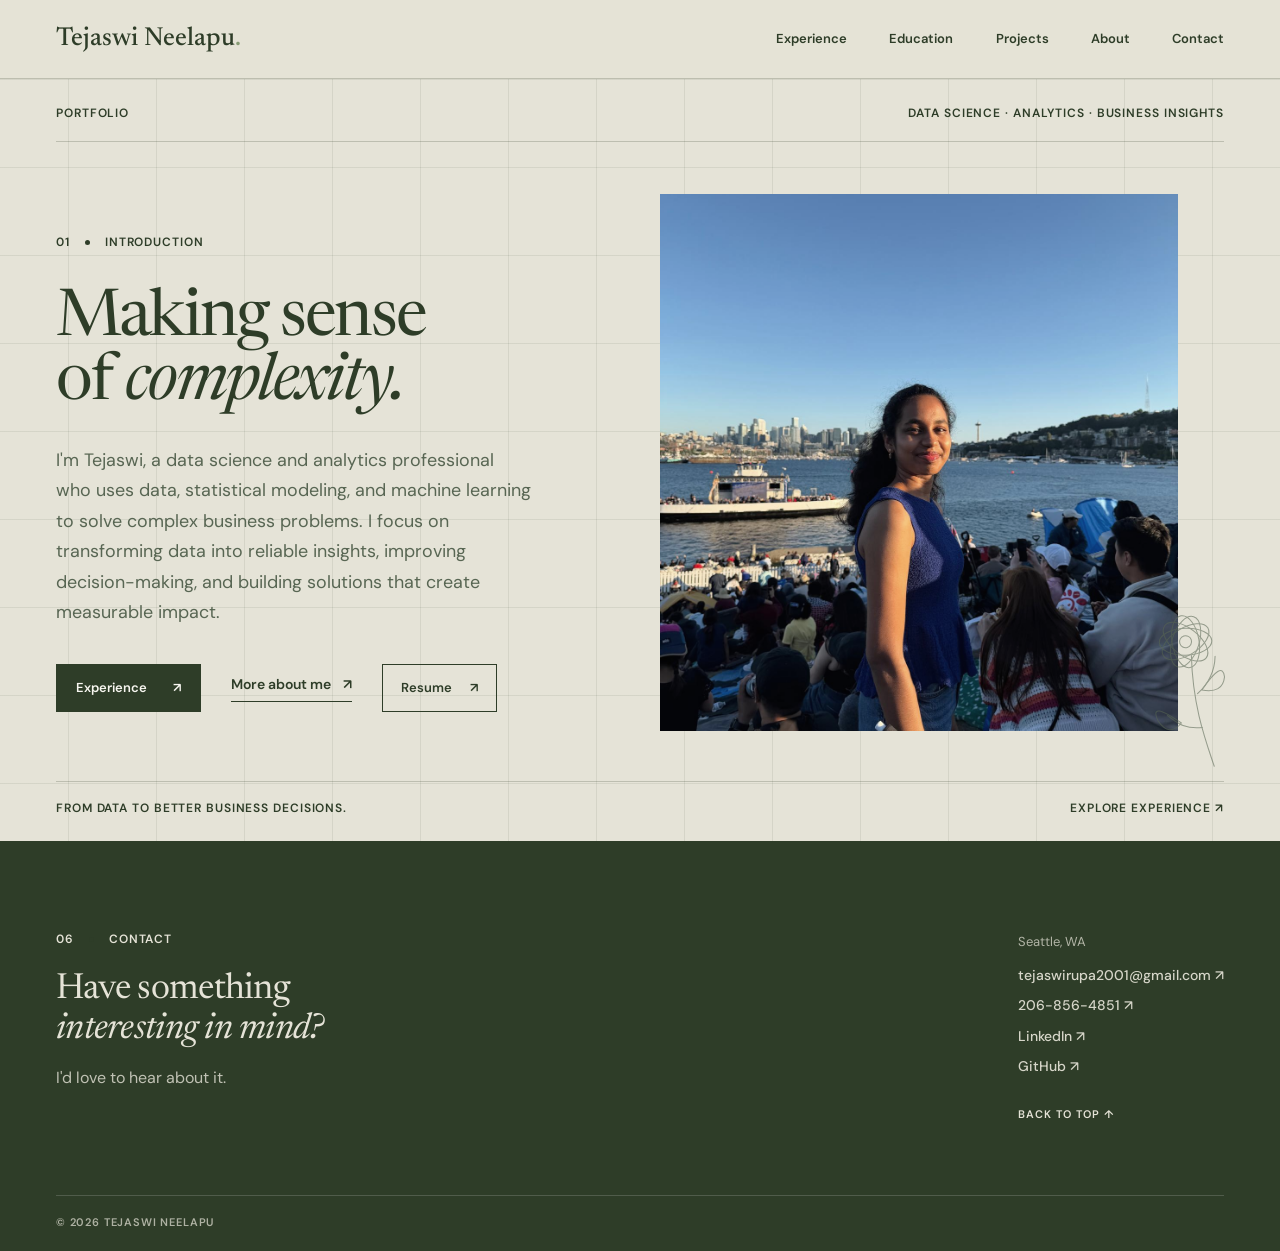
==== commit 328eba3d: "Slightly reduce large heading sizes consistently across website" ====
--- a/index.html
+++ b/index.html
@@ -17,7 +17,7 @@
   <link href="https://fonts.googleapis.com/css2?family=DM+Sans:wght@400;500;600;700&family=Newsreader:opsz,wght@6..72,400;6..72,500;6..72,600&display=swap"
         rel="stylesheet">
 
-  <link rel="stylesheet" href="./styles.css?v=20261115-footerlinks">
+  <link rel="stylesheet" href="./styles.css?v=20261115-heading-scale">
   <script defer src="./script.js"></script>
 </head>
 
--- a/styles.css
+++ b/styles.css
@@ -148,3 +148,17 @@
 footer .footer-right>a.back-top{font:600 11px/1.5 var(--sans);letter-spacing:.09em;border:0;padding:0}
 footer .copyright{display:block}
 @media(max-width:700px){footer .footer-layout{display:block}footer .footer-right{padding:22px 0 0;gap:30px}footer .footer-intro h2{font-size:30px}}
+
+/* Gentle heading scale refinement: retain typographic hierarchy and fonts */
+.hero h1{font-size:clamp(44px,5.1vw,74px)}
+.section-intro h2,.section-top h2,.about-grid h2{font-size:clamp(36px,3.7vw,54px)}
+.education-page-title{font-size:clamp(36px,3.7vw,54px)}
+.education-entry-main h2{font-size:clamp(24px,2.8vw,35px)}
+.education-activity h3{font-size:24px}
+footer .footer-intro h2{font-size:clamp(26px,2.9vw,36px)}
+@media(max-width:950px){.hero h1{font-size:clamp(39px,5.1vw,59px)}}
+@media(max-width:700px){
+ .hero h1{font-size:clamp(43px,10vw,63px)}
+ .section-intro h2,.section-top h2,.about-grid h2,.education-page-title{font-size:clamp(35px,8.5vw,41px)}
+ footer .footer-intro h2{font-size:28px}
+}
